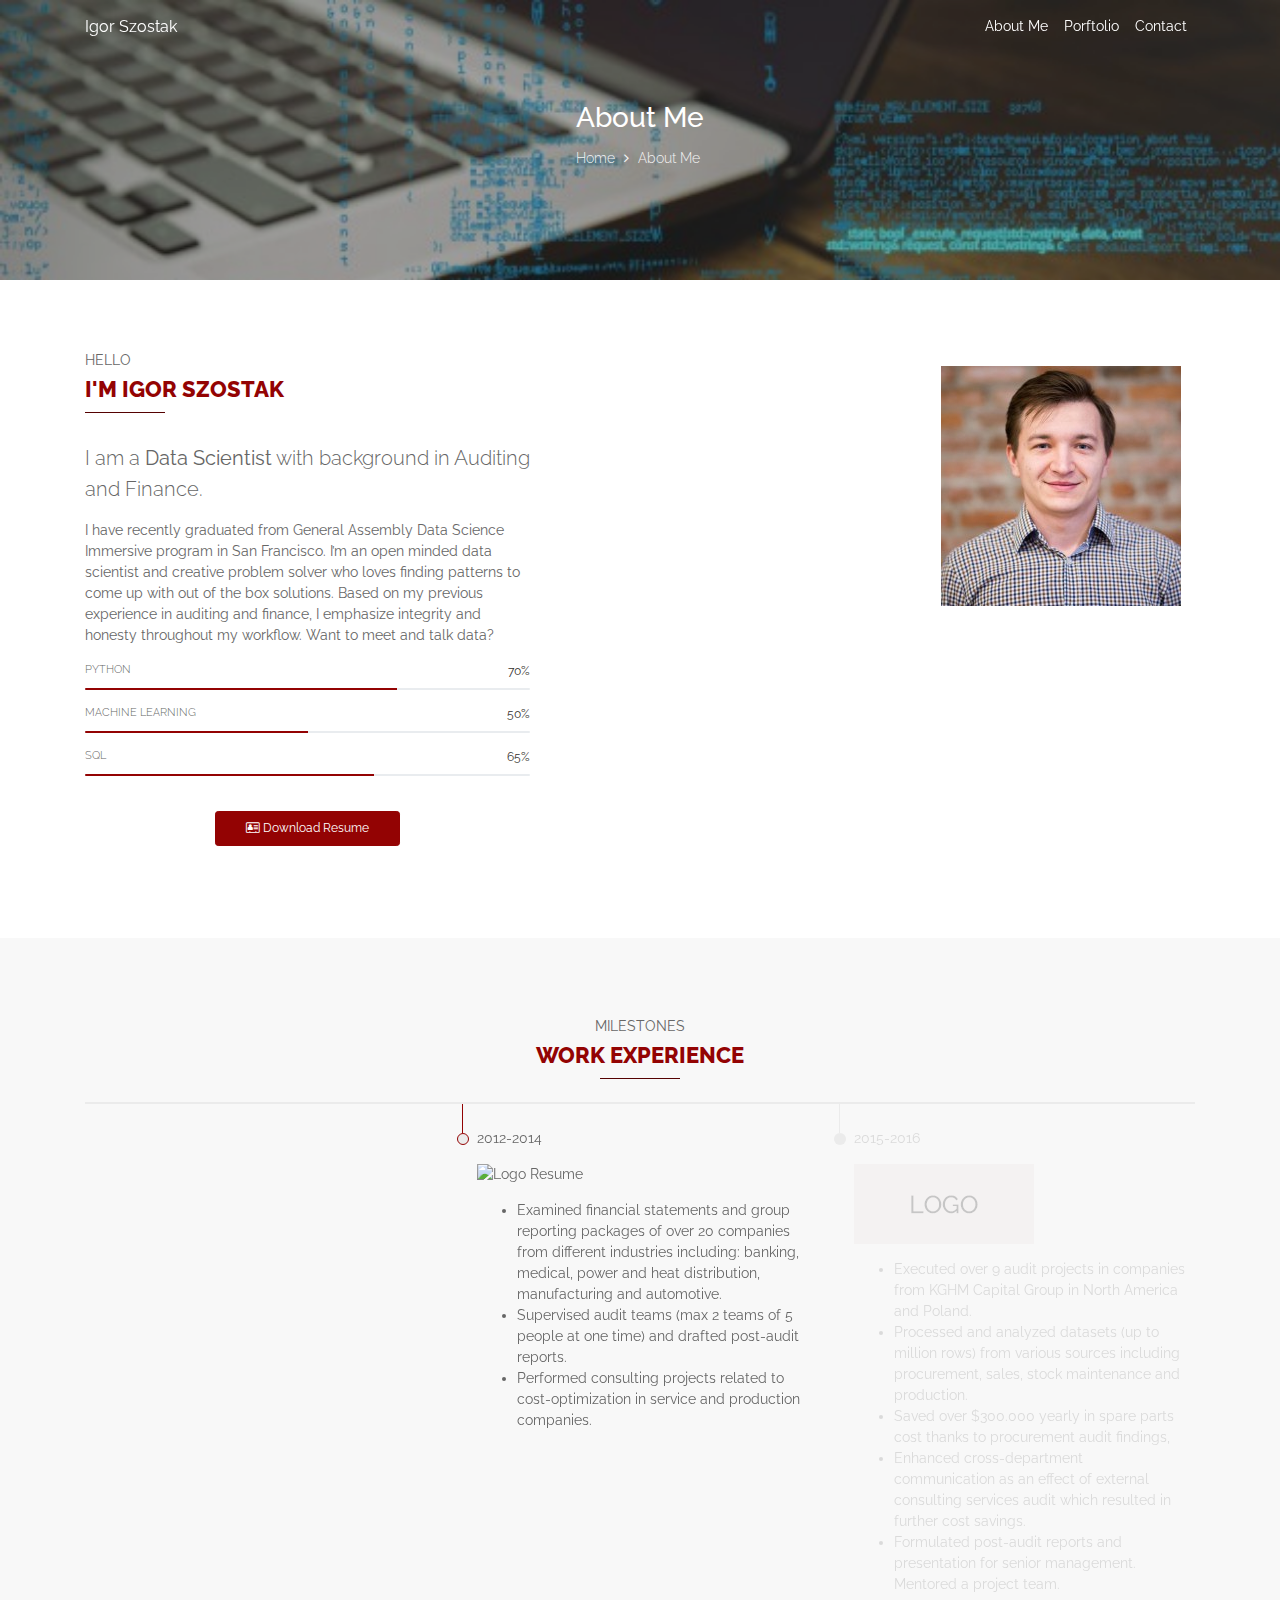
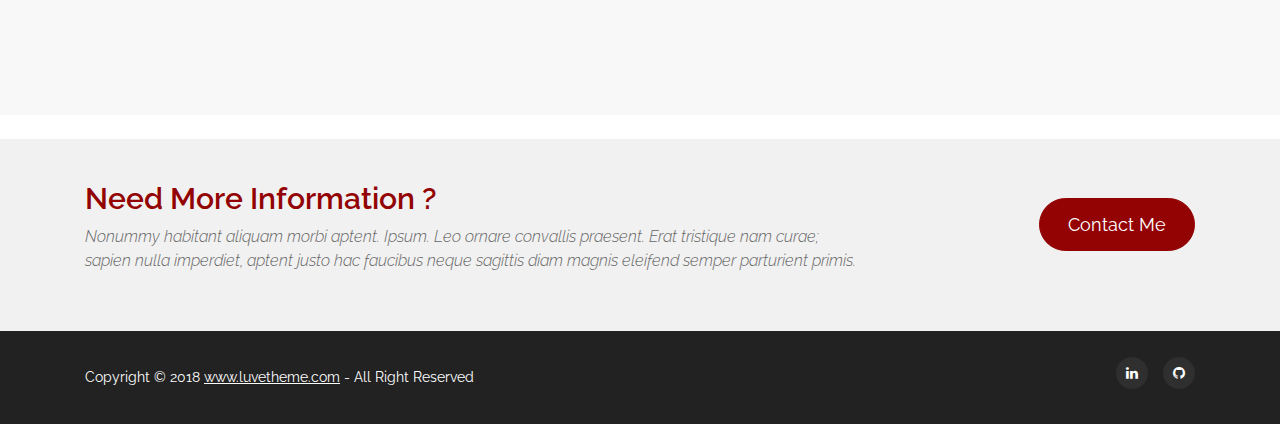
==== personal-about.html @ 8816e366 "Initial commit" ====
<!DOCTYPE html>
<html lang="en">
    <head>
        <meta charset="utf-8">

        <!-- Always force latest IE rendering engine (even in intranet) & Chrome Frame Remove this if you use the .htaccess -->
        <meta http-equiv="X-UA-Compatible" content="IE=edge">

        <title>Homepage Personal - LUVEFOLIO</title>
        <meta name="description" content="Multipurpose Portfolio Template - Luvefolio">
        <meta name="author" content="luvetheme">

        <meta name="viewport" content="width=device-width, initial-scale=1.0">

        <!-- LOAD GOOGLE FONT -->
        <link href="https://fonts.googleapis.com/css?family=Raleway:300,500,700" rel="stylesheet">

        <!-- Load Vendor Plugin -->
        <link rel="stylesheet" href="./vendors/font-awesome/css/font-awesome.min.css" type="text/css" media="all" />
        <link rel="stylesheet" href="./vendors/lineicons/lineicons.css" type="text/css" media="all" />

        <link rel="stylesheet" href="./vendors/bootstrap/css/bootstrap.min.css" type="text/css" media="all" />
        <link rel="stylesheet" href="./vendors/owlcarousel/assets/owl.carousel.min.css" type="text/css" media="all" />
        <link rel="stylesheet" href="./vendors/owlcarousel/assets/owl.theme.default.min.css" type="text/css" media="all" />

        <!-- Main Styles -->
        <link rel="stylesheet" href="./assets/css/styles.css" type="text/css" media="all" />

        <!-- Replace favicon.ico & apple-touch-icon.png in the root of your domain and delete these references -->
        <link rel="shortcut icon" href="/favicon.ico">
        <link rel="apple-touch-icon" href="/apple-touch-icon.png">
    </head>

    <body>
        <!-- Navigation -->
		<nav class="navscroll navbar navbar-expand-lg bg-transparent fixed-top" data-bgunscroll="bg-transparent" data-bgscroll="bg-default">

			<div class="container">
				<a class="navbar-brand" href="index.html">Igor Szostak</a>
				<button class="navbar-toggler" type="button">
					<span class="fa fa-bars"></span>
				</button>

				<div id="mainMenu" class="collapse navbar-collapse justify-content-end">
					<ul class="navbar-nav">
						<li class="nav-item">
							<a href="personal-about.html" class="nav-link">About Me</a>
						</li>

						<!-- <li class="nav-item dropdown">
							<a class="nav-link" href="#">Blog</a>
							<div class="dropdown-content">
								<ul class="submenu">
									<li><a href="personal-blog-grid.html">Grid</a></li>
									<li><a href="personal-blog-fullwidth.html">Blog Detail Fullwidth</a></li>
									<li><a href="personal-blog-detail.html">Blog Detail Sidebar</a></li>
								</ul>
							</div>	 -->

						</li>
						<li class="nav-item dropdown">
							<a class="nav-link" href="#">Porftolio</a>
							<div class="dropdown-content">
								 <ul class="submenu">
									<li><a href="personal-portfolio-grid.html">Grid</a></li>
									<li><a href="personal-portfolio-detail.html">Portfolio Detail</a></li>
								</ul>
							</div>
						</li>
						<li class="nav-item">
							<a href="personal-contact.html" class="nav-link">Contact</a>
						</li>
					</ul>

				</div>
			</div>
		</nav>
		<!-- End Navigation -->

        <div id="hero" class="static-background hero-page">
            <div class="container" data-parallax="true">
                <div class="hero-text text-center">
                    <h3>About Me</h3>
                    <ul class="breadcrumbs">
                        <li> <a href="#">Home</a> </li>
                        <li class="divider"> <i class="fa fa-angle-right"></i> </li>
                        <li> <a href="#">About Me</a> </li>
                    </ul>
                </div>
            </div>
        </div>

        <div class="page-wrapper">
			<div class="spacing-15"></div>
            <div class="container">
                <div class="row">
                    <div class="col-md-5">
                        <h3 class="section-title">
                            <span class="subtitle">
                                Hello
                            </span>
                            I'm Igor Szostak
                        </h3>
                        <div class="section-text">
                            <p class="highlight">
                                I am a <strong>Data Scientist</strong> with background in Auditing and Finance.
                            </p>
                            <p>
                                I have recently graduated from General Assembly Data Science Immersive program in San Francisco.
                                I’m an open minded data scientist and creative problem solver who loves finding patterns to come up
                                with out of the box solutions. Based on my previous experience in auditing and finance,
                                I emphasize integrity and honesty throughout my workflow. Want to meet and talk data?
                            </p>
                        </div>

                        <div class="specialties">
                            <div class="hello-progressbar">
                                <div class="lbl">
                                    Python
                                </div>
                                <div class="progress">
                                    <div class="progress-bar" role="progressbar" aria-valuenow="70" aria-valuemin="0" aria-valuemax="100">
                                        <span class="progress-value">0%</span>
                                    </div>
                                </div>
                            </div>

                            <div class="hello-progressbar">
                                <div class="lbl">
                                    Machine Learning
                                </div>
                                <div class="progress">
                                    <div class="progress-bar" role="progressbar" aria-valuenow="50" aria-valuemin="0" aria-valuemax="100">
                                        <span class="progress-value">0%</span>
                                    </div>
                                </div>
                            </div>

                            <div class="hello-progressbar">
                                <div class="lbl">
                                    SQL
                                </div>
                                <div class="progress">
                                    <div class="progress-bar" role="progressbar" aria-valuenow="65" aria-valuemin="0" aria-valuemax="100">
                                        <span class="progress-value">0%</span>
                                    </div>
                                </div>
                            </div>

                        </div>
                        <div class="spacing-10"></div>
                        <div class="more text-center">
                            <a href="https://github.com/bliskonieba/bliskonieba.github.io/raw/master/IgorSzostak_Resume.pdf" class="btn btn-primary btn-sm"> <i class="fa fa-address-card-o"></i> Download Resume</a>
                        </div>

                    </div>

                    <div class="col-md-7 text-right">
                        <div class="profile-image">
                            <img src="./assets/images/img-profile.png" alt="Your Name Over Here" />
                        </div>
                    </div>
                </div>
            </div>
			<div class="spacing-15"></div>
        </div>


        <div class="timeline-story section">
            <div class="container">

                <div class="row">
                    <div class="col-md-12">
                        <h3 class="section-title text-center">
                            <span class="subtitle">
                                Milestones
                            </span>
                            Work Experience
                        </h3>
                        <div class="milestones-slide owl-carousel owl-theme">
                            <div class="m-item">
                                <div class="m-period">
                                    <span>2012-2014</span>
                                </div>

                                <div class="m-detail">
                                    <div class="m-image">
                                        <img src="./assets/images/logobrand/logo1.png"  alt="Logo Resume" />
                                    </div>
                                    <div class="m-text">
                                        <ul>
                                            <li>Examined financial statements and group reporting packages of over 20 companies
                                              from different industries including: banking, medical, power and heat distribution, manufacturing and automotive.</li>
                                            <li>Supervised audit teams (max 2 teams of 5 people at one time) and drafted post-audit reports.</li>
                                            <li>Performed consulting projects related to cost-optimization in service and production companies.</li>
                                        </ul>
                                        <!-- <p>
                                            <b>Skill Experience :</b>
                                        </p> -->
                                        <!-- <ul>
                                            <li>Web Design</li>
                                            <li>UI Design</li>
                                            <li>HTML5 &amp; CSS3</li>
                                        </ul> -->

                                    </div>
                                </div>
                            </div>
                            <div class="m-item">
                                <div class="m-period">
                                    <span>2015-2016</span>
                                </div>
                                <div class="m-detail">
                                    <div class="m-image">
                                        <img src="./assets/images/logobrand/logo2.png"  alt="Logo Resume" />
                                    </div>
                                    <div class="m-text">
                                        <ul>
                                            <li>Executed over 9 audit projects in companies from KGHM Capital Group in North America and Poland.</li>
                                            <li>Processed and analyzed datasets (up to million rows) from various sources  including procurement, sales, stock maintenance  and production.</li>
                                            <li>Saved over $300.000 yearly in spare parts cost thanks to procurement audit findings,</li>
                                            <li>Enhanced cross-department communication as an effect of external consulting services audit which resulted in further cost savings.</li>
                                            <li>Formulated post-audit reports and presentation for senior management. Mentored a project team.</li>
                                        </ul>
                                        <!-- <p>
                                            <b>Skill Experience :</b>
                                        </p>
                                        <ul>
                                            <li>PHP Programming</li>
                                            <li>Javascript</li>
                                            <li>jQuery</li>
                                        </ul> -->
                                    </div>
                                </div>
                            </div>
                            <!-- <div class="m-item">
                                <div class="m-period">
                                    <span>2014-2016</span>
                                </div>
                                <div class="m-detail">
                                    <div class="m-image">
                                        <img src="./assets/images/logobrand/logo3.png" alt="Logo Resume" />
                                    </div>
                                   <div class="m-text">
                                         <p>Sed ut perspiciatis unde omnis iste natus error sit voluptatem accusantium doloremque laudantium, totam rem aperiam, eaque ipsa quae ab illo inventore veritatis</p>
                                        <p>
                                            <b>Skill Experience :</b>
                                        </p>
                                        <ul>
                                            <li>Node JS</li>
                                            <li>React JS</li>
                                            <li>Native Javascript</li>
                                        </ul>
                                    </div>
                                </div>
                            </div>
                            <div class="m-item">
                                <div class="m-period">
                                    <span>2016-2017</span>
                                </div>
                                <div class="m-detail">
                                    <div class="m-image">
                                        <img src="./assets/images/logobrand/logo4.png" alt="Logo Resume" />
                                    </div>
                                   <div class="m-text">
                                         <p>Sed ut perspiciatis unde omnis iste natus error sit voluptatem accusantium doloremque laudantium, totam rem aperiam, eaque ipsa quae ab illo inventore veritatis</p>
                                        <p>
                                            <b>Skill Experience :</b>
                                        </p>
                                        <ul>
                                            <li>PHP Programming</li>
                                            <li>Javascript</li>
                                            <li>jQuery</li>
                                        </ul>
                                    </div>
                                </div>
                            </div>
                            <div class="m-item">
                                <div class="m-period">
                                    <span>2017-Now</span>
                                </div>
                                <div class="m-detail">
                                    <div class="m-image">
                                        <img src="./assets/images/logobrand/logo5.png" alt="Logo Resume" />
                                    </div>
                                    <div class="m-text">
                                         <p>Sed ut perspiciatis unde omnis iste natus error sit voluptatem accusantium doloremque laudantium, totam rem aperiam, eaque ipsa quae ab illo inventore veritatis</p>
                                        <p>
                                            <b>Skill Experience :</b>
                                        </p>
                                        <ul>
                                            <li>PHP Programming</li>
                                            <li>Javascript</li>
                                            <li>jQuery</li>
                                        </ul>
                                    </div>
                                </div>
                            </div> -->
                        </div>
                    </div>
                </div>
            </div>
        </div>

        <!-- <div id="fact" class="section section-bg-image funfactbackground">
            <div class="container">
                <div class="row">
                    <div class="col-md-3 col-6">
                        <div class="fact-item">
                            <div class="factnum">
                                3200
                            </div>
                            <div class="factlbl">
                                Projects Done
                            </div>
                        </div>
                    </div>
                    <div class="col-md-3 col-6">
                        <div class="fact-item">
                            <div class="factnum">
                                3200
                            </div>
                            <div class="factlbl">
                                Happy Clients
                            </div>
                        </div>
                    </div>
                    <div class="col-md-3 col-6">
                        <div class="fact-item">
                            <div class="factnum">
                                420
                            </div>
                            <div class="factlbl">
                                Playing Dota
                            </div>
                        </div>
                    </div>
                    <div class="col-md-3 col-6">
                        <div class="fact-item">
                            <div class="factnum">
                                198
                            </div>
                            <div class="factlbl">
                                Cup of Coffee
                            </div>
                        </div>
                    </div>
                </div>
            </div>
        </div> -->
        <div id="footer">
            <div class="cta-section">
                <div class="container">
                    <div class="cta-text">
                        <h3 class="cta-title">
                            Need More Information ?
                        </h3>
                        <p class="cta-desc">
                            Nonummy habitant aliquam morbi aptent. Ipsum. Leo ornare convallis praesent.
                            Erat tristique nam curae; sapien nulla imperdiet, aptent justo hac faucibus neque
                            sagittis diam magnis eleifend semper parturient primis.
                        </p>
                    </div>
                    <div class="cta-action">
                        <a href="personal-contact.html" class="btn btn-rounded btn-primary btn-lg"> Contact Me</a>
                    </div>
                </div>
            </div>
            <div class="bottom-footer">
                <div class="container">
                    <div class="row">
                        <div class="col-md-6">
                            <p class="copyright">
                                Copyright &copy; 2018 <a href="http://www.luvetheme.com">www.luvetheme.com</a> - All Right Reserved
                            </p>
                        </div>
                        <div class="col-md-6 d-flex justify-content-end">
                            <ul class="social">
                                <li><a href="https://www.linkedin.com/in/igor-szostak/"><i class="fa fa-linkedin"></i></a>
                                <li><a href="https://github.com/bliskonieba"><i class="fa fa-github"></i></a>
                                <!-- <li><a href="igor.szostak@gmail.com"><i class="fa fa-google"></i></a> -->
                            </ul>
                        </div>
                    </div>
                </div>
            </div>
        </div>

         <script src="./vendors/jquery-3.2.1.min.js"></script>
        <script src="./vendors/bootstrap/js/bootstrap.min.js"></script>
        <script src="./vendors/jquery.waypoints.min.js"></script>
        <script src="./vendors/jquery.counterup.min.js"></script>
        <script src="./vendors/owlcarousel/owl.carousel.min.js"></script>
        <script src="./vendors/typed.js"></script>
        <script src="./assets/js/luvefolio.js"></script>

    </body>
</html>
---- assets/css/styles.css ----
/*
 * The Portfolio - Minimal HTML Portfolio Template
 * Version : 1.0.0
 * Author : luvetheme

 STYLE INDEX
 * 1. GENERAL STYLE
 *      1.1 Spacing & Margin
 *      1.2 Button Styles
 * 2. NAVIGATION
 * 3. HERO IMAGE BANNER
 * 4. SECTION 
 * 5. UTILITY (Progress Bar, Tabs, Cards, Form Control)
 * 6. FUN FACT
 * 7. TESTIMONIAL
 * 8. Portfolio & Article Grid 
 *      8.1 Portfolio Nav Filter
 * 9. PAGE
 *      9.1 Milestones Slideshow
 * 10. SIDEBAR
 * 11. FOOTER
 */


/* 1. GENERAL */
html{
    position:relative;
    min-height:100%;
}

body{	
    font-size:14px;
    font-family:"Raleway", sans-serif;
    -webkit-font-smoothing: antialiased;
    -moz-osx-font-smoothing: grayscale;
    color:#666666;
    margin-bottom:309px;
}
a{	
    color:#930303;
    transition:all .3s ease-in-out;
}
a:hover{
    text-decoration:none !important;
    color:#550101;
}

.more{
    margin-top:15px;
    margin-bottom:15px;
}


/* 1.1 Spacing & Margin */
[class^="spacing-"], [class*="spacing-"]{
    display:block;
    clear:both;
}
.spacing-5{
    padding:5px;
}
.spacing-10{
    padding:10px;
}

.spacing-15{
    padding:15px;
}

.spacing-20{
    padding:20px;
}

.spacing-25{
    padding:25px;
}

/* 1.2 Button Styles */
.btn{
    outline:none;
    border-color:transparent;
    padding:7px 19px;
    font-weight:400;
    margin-bottom:5px;
}

.btn-link.primary{
    color:#930303;
}
.btn-primary{
    background-color:#930303;
    border-color:#930303;
}
.btn-primary:hover,
.btn-primary:active,
.btn-primary:focus,
.btn-primary:active:focus,
.btn-primary.active{
    background-color:#550101 !important;
    border-color:#550101;
}

.btn-sm{
    padding:.45rem 1.875rem;
    font-size:.75rem;
}
.btn-lg{
    padding:.75rem 1.75rem;
    font-size:1.15rem;
}
.btn-default{
    background-color:#FFFFFF;
    color:#666666;
}
.btn-default:hover,
.btn-default:active,
.btn-default:focus,
.btn-default:active:focus,
.btn-default.active{
    background-color:#e0e0e0;
    border-color:#e0e0e0;
    color:#930303;
}
.btn-rounded{
    border-radius:30px;
}
.bnt.disabled, 
.owl-prev.disabled, 
.owl-next.disabled{
    border-color:#646464 !important;
    color:#646464 !important;
    pointer-events: none !important;
}

/* 2. NAVIGATION */
.navscroll{
    transition:all .1s ease-in;
    -webkit-transition:all .1s ease-in;
}
.navbar-nav.bg-transparent{
    padding:15px;
}
.navbar .navbar-brand, 
.navbar .navbar-brand:focus, 
.navbar .navbar-brand:hover{
    color:#FFFFFF;
    font-size:.975rem;
}
.navbar-toggler{
    color:#FFF;
}
.navbar-nav .nav-link{
    color:#FFFFFF;
    box-sizing:border-box;
    position:relative;
}
.navbar-nav .nav-link:after{
    content:" ";
    position:absolute;
    bottom:0;
    left:0;
    width:100%;
    height:1px;
    display:block;	
    transition:transform .3s ease-in-out;
    transform:scaleX(0);
    -webkit-transform:scaleX(0);
    transform-origin:0 50%;
}
.navbar-nav .nav-link.disabled{
    color:#f5f5f5;
}
.navbar-nav .nav-item:not(.dropdown) .nav-link:hover:after{
    background-color:#FFFFFF;
    transform:scaleX(1);
    -webkit-transform:scaleX(1);
}
.navbar-nav .nav-item.dropdown{
    position:relative;
}
.navbar-nav .nav-item.dropdown .dropdown-content {
    position:absolute;	
    display:none;
    left:0;
    padding-top:1em;
}

.navbar-nav .nav-item.dropdown .dropdown-content  .submenu{	
    padding-left:0;
    list-style:none;
    min-width:180px;
    background-color:#FFFFFF;
    border-top:2px solid #550101;	
}

.navbar-nav .nav-item.dropdown .dropdown-content >.submenu > li{
    display:block;
}
.navbar-nav .nav-item.dropdown .dropdown-content > .submenu > li > a{
    padding:10px;
    display:block;
}
.navbar-nav .nav-item.dropdown .dropdown-content > .submenu > li > a:hover{
    background-color:#550101;
    color:#FFFFFF;
}

.navbar-nav .nav-item.dropdown:hover > .dropdown-content{
    display:block;
}
.navbar-nav.isScroll{

}
.navbar.with-shadow{
    -webkit-box-shadow: 0px 2px 7px -3px rgba(0,0,0,0.25);
    box-shadow: 0px 2px 7px -3px rgba(0,0,0,0.25);
}

.navbar.bg-default{
    border:none;	
    background-color:rgba(147, 3, 3, 1);
}
.navbar.isScroll{
    padding:15px; 
}
.navbar.bg-default .navbar-brand,
.navbar.bg-default .navbar-brand:focus,
.navbar.bg-default .navbar-brand:hover{
    color:#FFFFFF;
}
.navbar.bg-default  .navbar-nav .nav-link{
    color:#FFFFFF !important;
}

/* 3. HERO IMAGE BANNER */
#hero{
    width:100vw;
    height:100vh;
    max-height:1170px;
    position:relative;
    width:100%;
    overflow:hidden;
}
#hero:before{
    content:"";
    position:absolute;
    width:100%;
    height:100%;
    top:0;
    left:0;
    z-index:3;
    background-color:rgba(0,0,0,0.350);
}
#hero > .container{
    position:relative;
    height:100%;
    z-index:5;
}
#hero.static-background{
    background-size:cover;
    background-repeat:no-repeat;
    background-position: 50% 0;    
    transition: 0s linear;
    transition-property: background-position;
    -webkit-transition-property:background-position;
}
#hero .hero-text{
    position:absolute;
    right:0;
    top:50%;
    transform:translateY(-50%);
    -webkit-transform:translateY(-50%);
    max-width:520px;
    text-align:right;
    color:#FFF;
    z-index:5;
}
#hero .hero-text p{
    font-weight:100;
}
#hero .hero-text h1{
    margin-top:0;
}
#hero .scroll-down{
    width:32px;
    height:38px;
    line-height:38px;
    border-radius:15px;
    border:1px solid #FFFFFF;
    color:#FFFFFF;
    text-align:center;
    position:absolute;
    left:0;
    right:0;
    margin-left:auto;
    margin-right:auto;
    bottom:5%;
    z-index:5;	
}
#hero.hero-page{
    max-height:280px;
}
#hero.hero-page .hero-text{
    position:absolute;
    left:0;
    width:100%;
    max-width:1170px;
    text-align:left;
    padding-left:15px;
    padding-right:15px;
}

#hero.herohome, #hero.hero-page{
    background-image:url(../images/hero-image.jpg);
}

ul.breadcrumbs{
    list-style:none;
    padding-left:0;
    margin-bottom:0;
    color:#F5F5F5;
}

ul.breadcrumbs > li{
    display:inline-block;
    padding-right:5px;
    padding-top:5px;
    padding-bottom:10px;
    vertical-align:middle;
    font-weight:300;
}
ul.breadcrumbs > li > a{
    color:#F5F5F5;
}
.box-nav-wrapper{
    position:absolute;
    max-width:360px;
    top:50%;
    transform:translateY(-50%);
    -webkit-transform:translateY(-50%);
    z-index:5;
}
.box-nav-wrapper > .box{
    border:1px solid #FFF;
    width:120px;
    height:120px;
    float:left;
    box-sizing:border-box;
    margin-left:-1px;
    margin-bottom:-1px;
    position:relative;
}
.box-nav-wrapper > .box:not(.blank):after{
    content:"";
    position:absolute;
    top:0;
    left:0;
    width:100%;
    height:100%;
    background-color:rgba(255,255,255,.5);	
    transform:scaleX(0);
    -webkit-transform:scaleX(0);	
    transform-origin: 50%;
    -webkit-transform-origin: 50%;	
    transition:transform .3s ease-in-out;	
    -webkit-transition:transform .3s ease-in-out;	
    z-index:-1;
}
.box-nav-wrapper > .box:not(.blank):hover:after{
    transform:scaleX(1);
    -webkit-transform:scaleX(1);
}
.box-nav-wrapper > .box.blank{
    border-color:transparent;
}
.box-nav-wrapper > .box > a{
    box-sizing:border-box;
    display:block;
    color:#FFF;
    padding-top:1.8em;
    text-align:center;
    height:100%;
    position:relative;
}

.box-nav-wrapper > .box > a > span{
    display:block;
}
.box-nav-wrapper > .box > a > span:first-child{
    font-size:28px;
}
.box-nav-wrapper > .box > a > span:last-child{
    font-weight:300;
    font-size:12px;
}

/* 4. SECTION */
.highlight{
    font-weight:300;
    font-size:1.275rem;
    margin-bottom:15px;
    margin-top:15px;
}
.section{
    padding:5rem 0;
}
.section-title{
    font-size:1.375rem;
    font-weight:800;
    text-transform:uppercase;
    color:#930303;
    padding-bottom:15px;
}
.section-title .subtitle{
    display:block;
    font-size:.65em;
    color:#666666;
    font-weight:400;
    margin-bottom:7px;
}
.section-title:after{
    content:"";
    margin-top:.45em;
    display:block;
    height:1px;
    max-width:80px;			
    background: rgba(85,1,1,1);
}
.section-title.text-center:after{
    margin:0 auto;
    margin-top:.45em;
}
.section.section-bg-image{
    background-size:cover;
    background-attachment:fixed;
    background-repeat:no-repeat;
    background-position:50% 50%;
}

.profile-image{
    padding:.875rem;
    display:flex;
    -webkit-box-pack: end;
    -ms-flex-pack: end;
    justify-content: flex-end;
}
.profile-image > img{
    max-width:100%;
    display:block;
}
#about .specialties{
    padding:.5em 0;
}
#services.services-home .section-title{
    margin-bottom:1em;
    margin-top:1em;
}
#services.services-home, #fact, #testimonials.section{
    background-color:#f1f1f1;
}
#fact.section{
    padding:2.5em 0;
}

.funfactbackground{
    background-image:url(../images/fact-background.jpg);
}
/* 5. UTILITY */
/* 5.1 PROGRESS BAR */
.hello-progressbar{
    margin-top:15px;
    position:relative;

}
.hello-progressbar .progress{
	height:2px;
}
.hello-progressbar .lbl{
    text-transform:uppercase;
    font-size:.6750rem;
    font-weight:300;
    margin-bottom:10px;
}
.hello-progressbar .progress-bar{
    background-color:rgb(147, 3, 3);
    transition-duration: .8s; 
    -webkit-transition-duration: .8s; 
    width:0;
}
.hello-progressbar .progress-bar > span{
    position:absolute;
    right:0;
    top:0;
    color:#33312d;
}

/* 5.2 Icon Text */
.ic-with-text{
    position:relative;
    margin-bottom:15px;
    border-radius:5px;

}
.ic-with-text.ic-horizontal{
    padding:15px 10px;
    transition:transform .3s ease-in-out, box-shadow .5s ease-in-out;
}

.ic-with-text.ic-horizontal .ic-wrap{
    top:15px;
    left:5px;
}

.ic-with-text .ic-wrap{
    max-width:60px;
    width:100%;
    font-size:28px;
    position:absolute;
    left:0;
    top:0;
    text-align:center;
    color:#930303;
}

.ic-with-text .ic-text .ic-title{
    font-size:18px;
    display:block;
    vertical-align:middle;
    padding:.375em 0;
    margin-bottom:10px;
    font-weight:400;
}
.ic-with-text .ic-text .ic-description{
    font-size:14px;
    font-weight:300;

}
.ic-with-text .ic-text{
    padding-left:3.775em;
}


/* 5.3 Cards */
.card{
    border-radius:0;
    overflow:hidden;
}
.card-img-top{
    border-radius:0;
}
.card-img-top > img{
    max-width:100%;
    display:block;
    border-radius:0;
}

/* 5.4 FORM CONTROL */
.form-control{
    border-radius:0;
    -webkit-border-radius:0;
    font-size:12px;
    border-color:transparent;
    border-bottom:1px solid #a1a1a1;
}
.input-group .btn{
    margin-bottom:0 !important;
}

.form-control:focus,
.form-control:active,
.form-control.active,
.btn:active, .btn:focus, .btn.active{
    box-shadow: none !important;

}
.form-control:focus,
.form-control:active,
.form-control.active{

    border-color:transparent;
    border-bottom-color:#930303 !important;

}
.form-control:focus + .input-group-append > .btn,
.form-control:focus + .input-group-append > .btn:hover,
.form-control:focus + .input-group-append > .btn:active,
.form-control:focus + .input-group-append > .btn:focus{
    color:#930303 !important;
    border-bottom-color:#930303 !important;
}
.input-group .input-group-append .btn{
    background-color:transparent;
    border-color:transparent;
    border-bottom-color: #a1a1a1;
    border-bottom-right-radius: 0;
    border-top-right-radius: 0;
    color:#a1a1a1;
}
.input-group .input-group-append .btn:hover,
.input-group .input-group-append .btn:active,
.input-group .input-group-append .btn:focus{
    background-color:transparent !important;
    border-color:transparent !important;
    color:#930303;
    border-bottom-color: #a1a1a1 !important;
}

/* 5.5 Pagination */
#pagination{
    padding:1.5em;
}

ul.pagination > li{
    margin-left:5px;
    margin-right:5px;
}
ul.pagination > li > a.page-link{
    border-radius:50% !important;
    -webkit-border-radius:50% !important;
    width:32px;
    height:32px;
    padding:0;
    text-align:center;
    line-height:30px;
    color:#930303;
    border-color:#930303;
}	

/* Owl Carousel */
.owl-theme .owl-nav [class*="owl-"]{
    background-color:transparent;
    width:32px;
    height:32px;
    border:1px solid #930303;
    color:#930303;
}
.owl-theme .owl-nav [class*="owl-"]:hover{
    color:#FFFFFF;
    border-color:1px solid #550101;
    background-color:#550101;
}

.owl-item .portfolio-item  > .card:hover,  .owl-item .article-item > .card:hover{
    box-shadow:none !important;
}

/* 6. Fun Fact */
.fact-item{
    text-align:center;
    padding:1.5em;
    color:#F3f3f3;
}
.fact-item .factnum{
    font-size:2.75rem;
    font-weight:600;
    line-height:1.975em;
}
.fact-item .factlbl{
    font-weight:300;
    font-size:.95rem;
}



/* 7. TESTIMONIAL */
.t-wrapper{
    padding:1.5em 0;
    max-width:720px;
    width:100%;
    margin:0 auto;
}
.t-item{
    padding:1em;
    position:relative;
    text-align:center;
}
.t-item blockquote{
    padding:1.5rem;
    display:block;
    font-size:1.1rem;
    position:relative;
}
.t-item blockquote p{
    margin-bottom:0;
}

.t-item .t-avatar{
    width:80px;
    height:80px;
    overflow:hidden;
    border-radius:50%;
    margin:0 auto;
}
.t-item .t-name{
    font-weight:600;
}


/* 8. Portfolio & Article Grid */
.portfolio-item, .article-item{
    margin-bottom:1.5rem;
}

.portfolio-item  > .card, .article-item > .card{
    position:relative;
    transition:box-shadow .3s ease-in-out;
    -webkit-transition:box-shadow .3s ease-in-out;
}

.portfolio-item  > .card .card-img-top{
    position:relative;
    overflow:hidden;
    display:block;
}

.portfolio-item  > .card:hover,  .article-item > .card:hover{
    -webkit-box-shadow: 0px 0px 38px -12px rgba(0,0,0,0.41);
    -moz-box-shadow: 0px 0px 38px -12px rgba(0,0,0,0.41);
    box-shadow: 0px 0px 38px -12px rgba(0,0,0,0.41); 
}

.portfolio-item  > .card .card-overlay{
    position:absolute;
    height:100%;
    width:100%;
    top:0;
    left:0;	
    background-color:rgba(0,0,0,0);
    z-index:3;
    opacity:0;
    transition:all .3s ease-in-out;
    -webkit-transition:all .3s ease-in-out;
    text-align:center;
}

.portfolio-item  > .card:hover .card-overlay{
    opacity:1;
    background-color:rgba(0,0,0,.5);
}

.portfolio-item  > .card .card-overlay .btn{
    position:absolute;	
    opacity:0;
    left:0;
    right:0;
    margin-left:auto;
    margin-right:auto;
    display:block;
    width: 32px;
    height:32px;
    top:50%;
    padding:0;
    line-height:32px;
    text-align:center;
    transform:translateY(0);
    -webkit-transform:translateY(0);	

    border-radius:50%;
    transition:all .3s ease-in-out;
    -webkit-transition:all .3s ease-in-out;
}
.portfolio-item > .card:hover .card-overlay .btn{	
    transform:translateY(-75%);
    -webkit-transform:translateY(-75%);
    opacity:1;
}
.portfolio-item  >.card .card-body{
    position:absolute;
    bottom:0;
    width:100%;
    padding:10px 15px;
    background-color:#FFFFFF;
    z-index:5;
}
.portfolio-item  >.card .card-body > .card-title{
    margin-bottom:10px;
    font-size:1em;
    font-weight:600;
    color:#930303;
}

.post-heading{
    margin-bottom:20px;
}



/* 8.1 Portfolio Nav Filter */
.portfolio-filter{
    list-style:none;
    padding-left:0;
    text-align:center;
    margin-bottom:1.875em;
}

.portfolio-filter > li{
    display:inline-block;
}
.portfolio-filter > li > a{
    display:block;
    padding:.675rem .275rem;
    border:1px solid #f4f4f4;
    text-transform:capitalize;
    margin-right:5px;
    margin-bottom:5px;
    text-align:center;
    min-width:120px;
}
.portfolio-filter > li > a:hover{
    border-color:#550101;
    background-color:#550101;
    color:#FFFFFF;
}
.portfolio-slideshow{
    margin-bottom:15px;
}
.portfolio-slideshow.owl-carousel .owl-nav > *{
    position:absolute;
}
.portfolio-slideshow.owl-carousel .owl-nav > .owl-prev{
    left:0;
}
.portfolio-slideshow.owl-carousel .owl-nav > .owl-next{
    right:0;
}

.portfolio-slideshow.owl-carousel .owl-dots{
    padding-top:15px;
}
.recent-portfolio{
    background-color:#F8F8F8;
}
.card .card-title a{
	font-size:1rem;
    color:#930303;
}
.card .card-subtitle{
	font-weight:300;
	font-size:12px;
}
.article-item > .card .card-title{
    font-size:1.375em;
    color:#930303;
    font-weight:600;
}

.article-item  .card-text{
    margin-bottom:15px;
}
.article-item .card-meta{
    margin-top:10px;
    margin-bottom:10px;
}
.article-item .card-meta > *, .post-meta > *{
    display:inline-block;
    vertical-align:middle;
    font-size:.9em;
    margin-right:15px;
    font-weight:300;
}
.article-item .card-meta i, .post-meta i{
    color:#930303;
    margin-right:3px;
}

/* NAV TABS FOR DETAIL PORTFOLIO */
.nav-tabs-v {
    border-bottom: none;
    border-right: 1px solid #ddd;
    display: -webkit-box;
    display: -ms-flexbox;
    display: flex;
    -webkit-box-orient: vertical;
    -webkit-box-direction: normal;
    -ms-flex-flow: column nowrap;
    flex-flow: column nowrap;
}

.nav-tabs-left {
    margin: 0 15px;
}

.nav-tabs-left .nav-item + .nav-item {
    margin-top: 0.25rem;
}

.nav-tabs-left .nav-link {
    -webkit-transition: border-color 0.125s ease-in;
    transition: border-color 0.125s ease-in;
    white-space: nowrap;
}

.nav-tabs-left .nav-link:hover {
    background-color: #f7f7f7;
    border-color: transparent;
}

.nav-tabs-left .nav-link.active {
    border-bottom-color: #ddd;
    border-right-color: #fff;
    border-bottom-left-radius: 0.25rem;
    border-top-right-radius: 0;
    margin-right: -1px;
}

.nav-tabs-left .nav-link.active:hover {
    background-color: #fff;
    border-color: #0275d8 #fff #0275d8 #0275d8;
}

.nav-tabs .nav-link{
    border-radius: 0;
    padding:.75rem .875rem;
}
.nav-tabs .nav-link, .nav-tabs .nav-link:focus, .nav-tabs .nav-link:hover{
    border-color:#e9ecef #e9ecef #dee2e6;
}
.nav-tabs .nav-link.active{
    border-color:#dee2e6 #dee2e6 #fff;
    font-weight:bold;
}

.tab-inner-content{
    padding:.875em;

}
.tab-content{
    border-width:1px;
    border-style: solid;
    border-color: #fff #dee2e6 #dee2e6;
}
.tab-inner-content ul{
    list-style:none;
    padding-left:0;
}

/* 9. PAGE */
.page-wrapper{
    padding:3em 0;
}

.page-content{
    margin-bottom:15px;
    padding-right:15px;
}
.page-content .post-image{
    margin-bottom:2.5em;
}
.page-content .post-image img{
    max-width:100%;
    width:100%;
    display:block;
}

.page-content .post-meta{
    display:block;
    margin-bottom:2em;
}

.page-content .post-content{
    font-size:15px;
    font-weight:300;
}
.page-content .post-content blockquote, blockquote{
    margin-top:15px;
    margin-bottom:15px;
    padding:1em 1em 1em 1.875em;
    display:block;
    font-size:1.5em;
    border-left:2px solid #930303;
}
.page-content.full-width .post-image{
    max-height:320px;
    overflow:hidden;
}

.nextprev-articles{
    padding:1.5em 0;
    border-top:1px solid #ebebeb;
    border-bottom:1px solid #ebebeb;
}

.nextprev-articles > div > span{
    display:block;
    font-weight:400;
    font-size:12px;
}

.nextprev-articles > div{
    position:relative;
    display:inline-block;
    width:48.999%;
    vertical-align:middle;
}

.nextprev-articles > div:after{
    content:" ";
    font-family:"FontAwesome";
    position:absolute;
    height:100%;
    font-size:2em;
    top:0;

}

.nextprev-articles > div.next-article{
    text-align:right;
    padding-right:2em;
}

.nextprev-articles > div.next-article:after{
    content:"\f105";
    right:0;
}
.nextprev-articles > div.prev-article{
    text-align:left;
    padding-left:2em;
}
.nextprev-articles > div.prev-article:after{
    content:"\f104";
    left:0;
}

/* 9.2 MILESTONES SLIDESHOW */

.timeline-story{
    background-color:#f8f8f8;
}

.milestones-slide.owl-carousel .owl-stage-outer{
    border-top:2px solid #ebebeb;
    padding:1em 0;

}
.milestones-slide.owl-carousel .owl-stage-outer:after{
    width:12px;
    height:12px;
}

.milestones-slide.owl-carousel .owl-item:before{
    content:"";
    position:absolute;
    top:-15px;
    height:100%;
    max-height:30px;
    width:1px;
    background:#ebebeb;
    left:0;
}
.milestones-slide.owl-carousel .owl-item:after{
    content:"";
    position:absolute;
    top:15px;
    height:100%;
    left:-5px;
    width:12px;
    height:12px;
    background-color:#ebebeb;
    border:1px solid transparent;
    border-radius:50%;
    -webkit-border-radius:50%;
}
.milestones-slide.owl-carousel .owl-item.active.center:before{
    background-color:#930303;
}
.milestones-slide.owl-carousel .owl-item.active.center:after{
    border-color:#930303;
}
.milestones-slide.owl-carousel .m-period{

    margin-bottom:15px;

}
.milestones-slide.owl-carousel .m-image{
    margin-bottom:15px;
    margin-top:15px;
}
.milestones-slide.owl-carousel .m-image img{
    width: auto !important;
    max-width:100%;
}
.milestones-slide.owl-carousel .m-item{
    opacity:.2;
    transition:opacity .3s ease-out;
    padding:10px;
    padding-left:15px;
}
.milestones-slide.owl-carousel .owl-item.active.center .m-item{
    opacity:1;
    transform:scale(1);
}

/* 10. SIDEBAR */
.sidebar .widget-area{
    padding-left:15px;
}

.widget{
    margin-bottom:25px;
    display:block;
}
.widget-title .title{
    font-size:1.675em;
    font-weight:400;
    position:relative;
    padding-bottom:10px;
    border-bottom:1px solid #ebebeb;
}

.widget-title .title:after{
    content:"";
    display:block;
    width:100%;
    max-width:80px;
    height:1px;		
    position:absolute;
    bottom:0;
    background-color:#930303;
}
.widget-body{
    margin-top:15px;
}
.widget .card{
    border-radius:0;
}
.widget.widget-profile .card-img-top{
    position:relative;
}
.widget.widget-profile .card-img-top > .btnmore{
    position:absolute;
    max-width:180px;
    left:0;
    right:0;
    margin-left:auto;
    margin-right:auto;
    bottom:-1.5em;
}
.widget.widget-profile .card-body{
    margin-top:1.2em;
    text-align:center;
}

.widget-recent-post .widget-body > ul{
    list-style:none;
    padding-left:10px;
    margin-top:15px;
}
.widget-recent-post .widget-body > ul > li{
    display:block;
    overflow:hidden;
    margin-bottom:10px;
}
.widget-recent-post .widget-body > ul > li > a{
    display:block;
    font-size:15px;
    text-transform:capitalize;
}

/* 11. FOOTER */
#footer{		

    position:absolute;
    bottom:0;
    left:0;
    width:100%;
}
#footer .bottom-footer{
    background-color:#222222;
    padding:1.5em 0;
    color:#ffffff;
}


/* CTA Footer Section */
.cta-section{
    padding:3em 0;
    overflow:hidden;
    background-color:#F1F1F1;
}
.cta-text{
    float:left;
    width:69.999%;
}
.cta-text .cta-desc{
    font-style:italic;
    font-size:16px;
    font-weight:300;
}
.cta-text .cta-title{
    font-weight:600;
    font-size:1.875rem;
    color:#930303;
}
.cta-action{
    float:left;
    width:29.999%;	
    text-align:right;
    padding:1.2em 0;
}
.cta-action > a{
    margin-right:0;
}

/* Social Link */
.social{
    list-style:none;
    padding-left:0;
    padding-top:5px;
    margin-left:0;
}
.social > li {
    display:inline-block;
    margin-left:15px;
    margin-bottom:5px;
}

.copyright{
    padding:15px 0;
}

.copyright, .social{
    margin-bottom:0;

}
.copyright a{
    color:#FFFFFF;
    text-decoration:underline;
}
.social > li > a{
    display:block;
    color:#FFFFFF;
    width:32px;
    height:32px;
    border-radius:50%;
    line-height:32px;
    text-align:center;
    background-color:#2f2f2f;
}
.social > li > a:hover{
    background-color:#930303;
}
.widget-profile .social{
    text-align:center;
}


/* RESPONSIVE */
@media(max-width:960px){
    .box-nav-wrapper{
        display:none;
    }
    #hero .hero-text{
        text-align:center;
        padding:15px;
        margin-left:auto;
        margin-right:auto;
        left:0;
        right:0;
    }
    
    #mainMenu{
        z-index:999;
        display: block;
        position:fixed;
        height:100%;
        max-width:220px;
        width:100%;
        top:58px;
        left:0;
        padding:20px 0  ;
        background-color:#930303;
        transform:translateX(-220px);
        -webkit-transform:translateX(-220px);
        opacity:0;
        
        transition:all .3s;
        -webkit-transition: all 300ms cubic-bezier(0.250, 0.460, 0.450, 0.940);
        -moz-transition: all 300ms cubic-bezier(0.250, 0.460, 0.450, 0.940);
        -o-transition: all 300ms cubic-bezier(0.250, 0.460, 0.450, 0.940);
        transition: all 300ms cubic-bezier(0.250, 0.460, 0.450, 0.940); /* easeOutQuad */

        -webkit-transition-timing-function: cubic-bezier(0.250, 0.460, 0.450, 0.940);
        -moz-transition-timing-function: cubic-bezier(0.250, 0.460, 0.450, 0.940);
        -o-transition-timing-function: cubic-bezier(0.250, 0.460, 0.450, 0.940);
        transition-timing-function: cubic-bezier(0.250, 0.460, 0.450, 0.940); /* easeOutQuad */
    }
    #mainMenu.active{
        transform:translateX(0);
        -webkit-transform:translateX(0);
        opacity:1;

    }
    #mainMenu > ul.navbar-nav > .dropdown > .dropdown-content{
        position:static;       
    }
    #mainMenu > ul.navbar-nav > .dropdown:hover > .dropdown-content{
        display:none;
    }
    #mainMenu > ul.navbar-nav > .dropdown > .dropdown-content.active{
        display:block !important;
    }
    #mainMenu > .navbar-nav .nav-link{
        padding-left:15px;
        padding-right:15px;
    }
    .navbar-toggler{
         border-radius:3px;
    }
    .navbar-toggler:focus, .navbar-toggler.active, .navbar-toggler:active{
        border-color:#FFF;
        outline:none;
    }

}

@media(max-width:768px){
    #hero .hero-text h1{
        font-size:2rem;
    }
	
	.milestones-slide.owl-carousel .owl-item:before{
		content:"";
		left:10px;
	}
	.milestones-slide.owl-carousel .owl-item:after{
		left:5px;
	}
	.milestones-slide.owl-carousel .m-item{
		padding-left:30px;
	}    
    .hide-sm{
        display: none;
    }
}

@media(max-width:640px){
    
    .cta-section .cta-text, .cta-section .cta-action{
        float:none;
        width:100%;
        text-align:center;
    }

    body{
        margin-bottom:0;
    }
    #footer{
        position:static;
    }
    #footer .social, #footer .copyright{
        text-align:center;
        width:100%;
    }
}
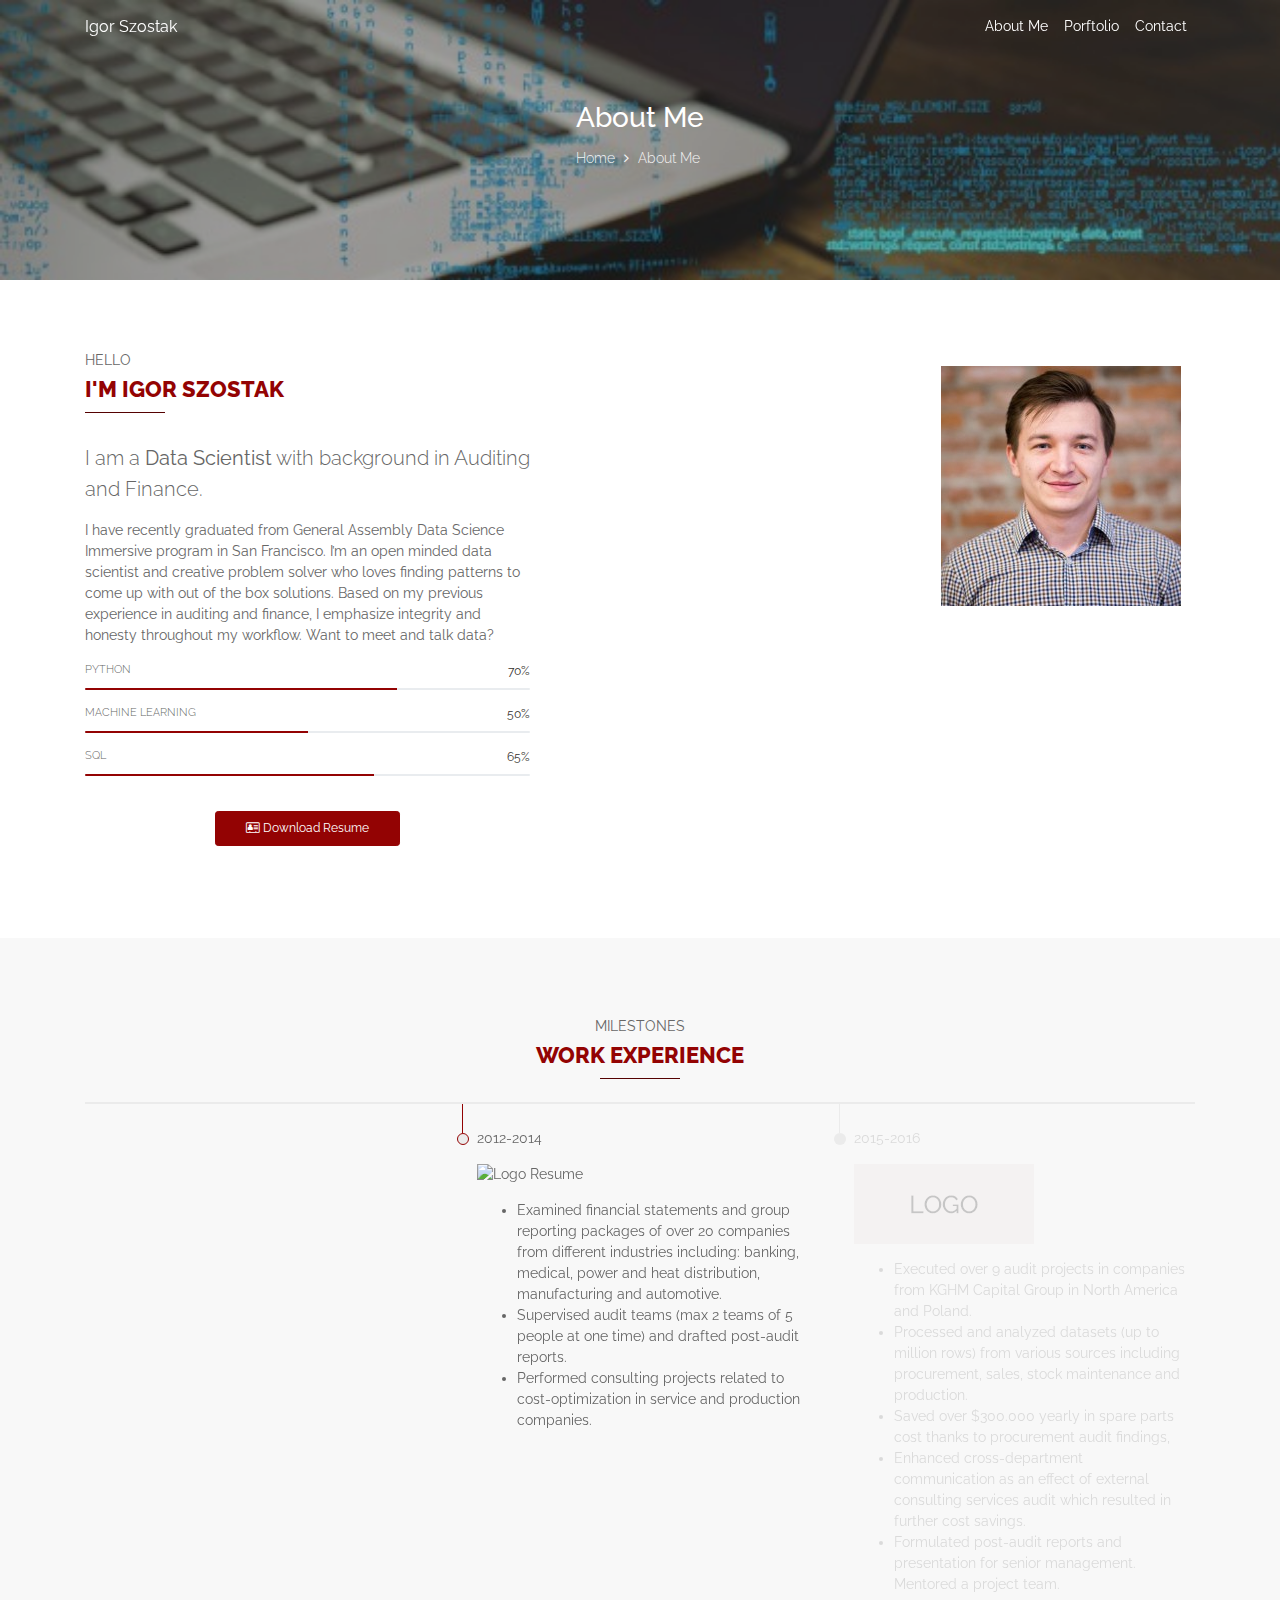
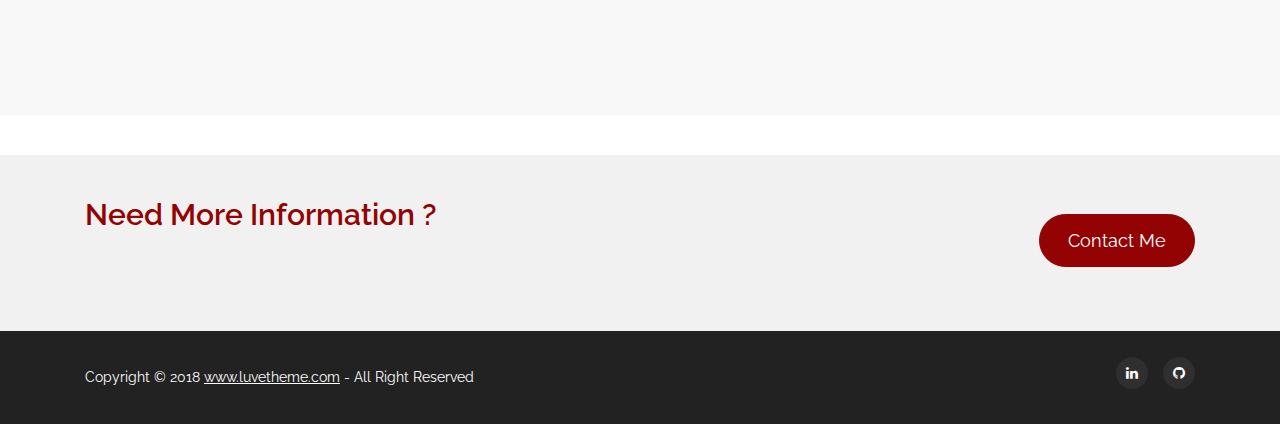
==== commit 9f0dc768: "Initial commit" ====
--- a/personal-about.html
+++ b/personal-about.html
@@ -356,9 +356,7 @@
                             Need More Information ?
                         </h3>
                         <p class="cta-desc">
-                            Nonummy habitant aliquam morbi aptent. Ipsum. Leo ornare convallis praesent.
-                            Erat tristique nam curae; sapien nulla imperdiet, aptent justo hac faucibus neque
-                            sagittis diam magnis eleifend semper parturient primis.
+                            
                         </p>
                     </div>
                     <div class="cta-action">
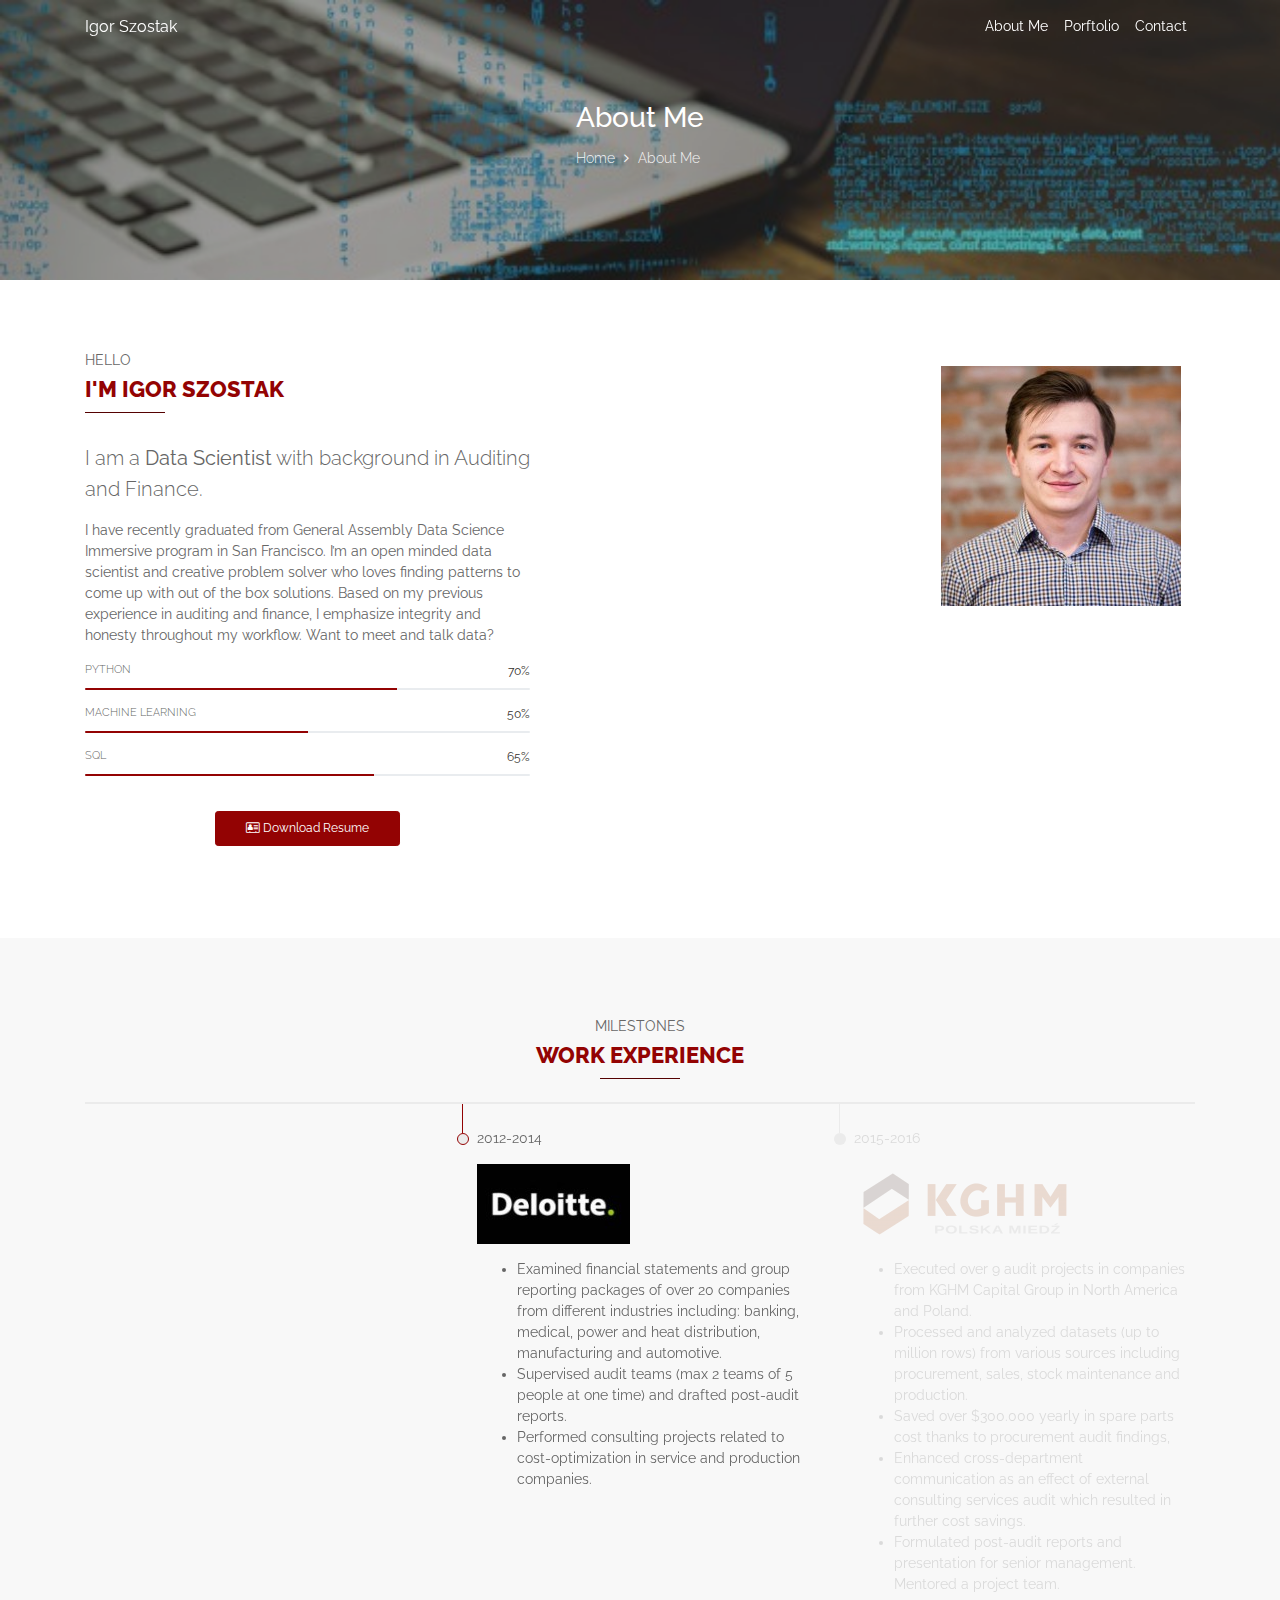
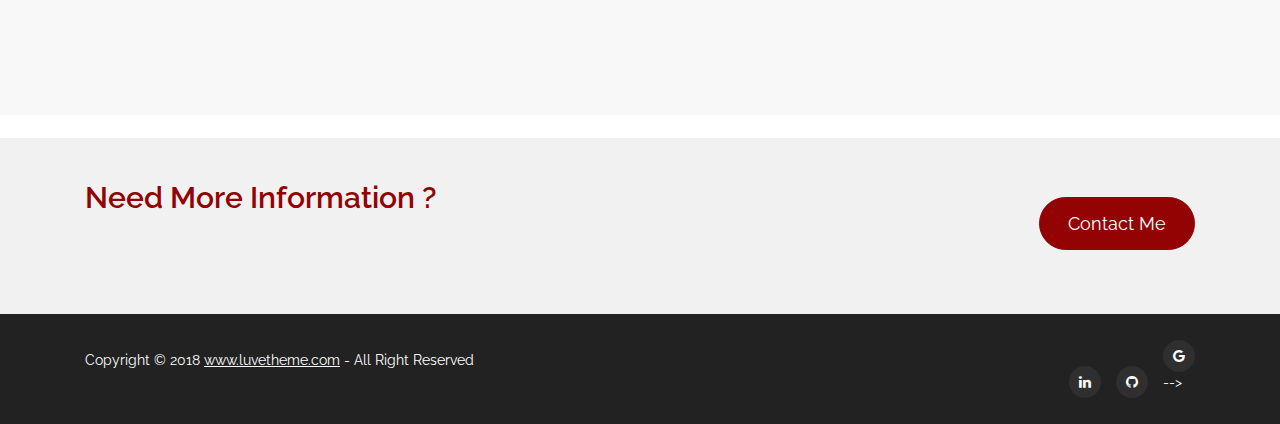
==== commit e7eaef8a: "Initial commit" ====
--- a/personal-about.html
+++ b/personal-about.html
@@ -356,7 +356,7 @@
                             Need More Information ?
                         </h3>
                         <p class="cta-desc">
-                            
+
                         </p>
                     </div>
                     <div class="cta-action">
@@ -376,7 +376,7 @@
                             <ul class="social">
                                 <li><a href="https://www.linkedin.com/in/igor-szostak/"><i class="fa fa-linkedin"></i></a>
                                 <li><a href="https://github.com/bliskonieba"><i class="fa fa-github"></i></a>
-                                <!-- <li><a href="igor.szostak@gmail.com"><i class="fa fa-google"></i></a> -->
+                                <li><a href="mailto:igor.szostak@gmail.com"><i class="fa fa-google"></i></a> -->
                             </ul>
                         </div>
                     </div>
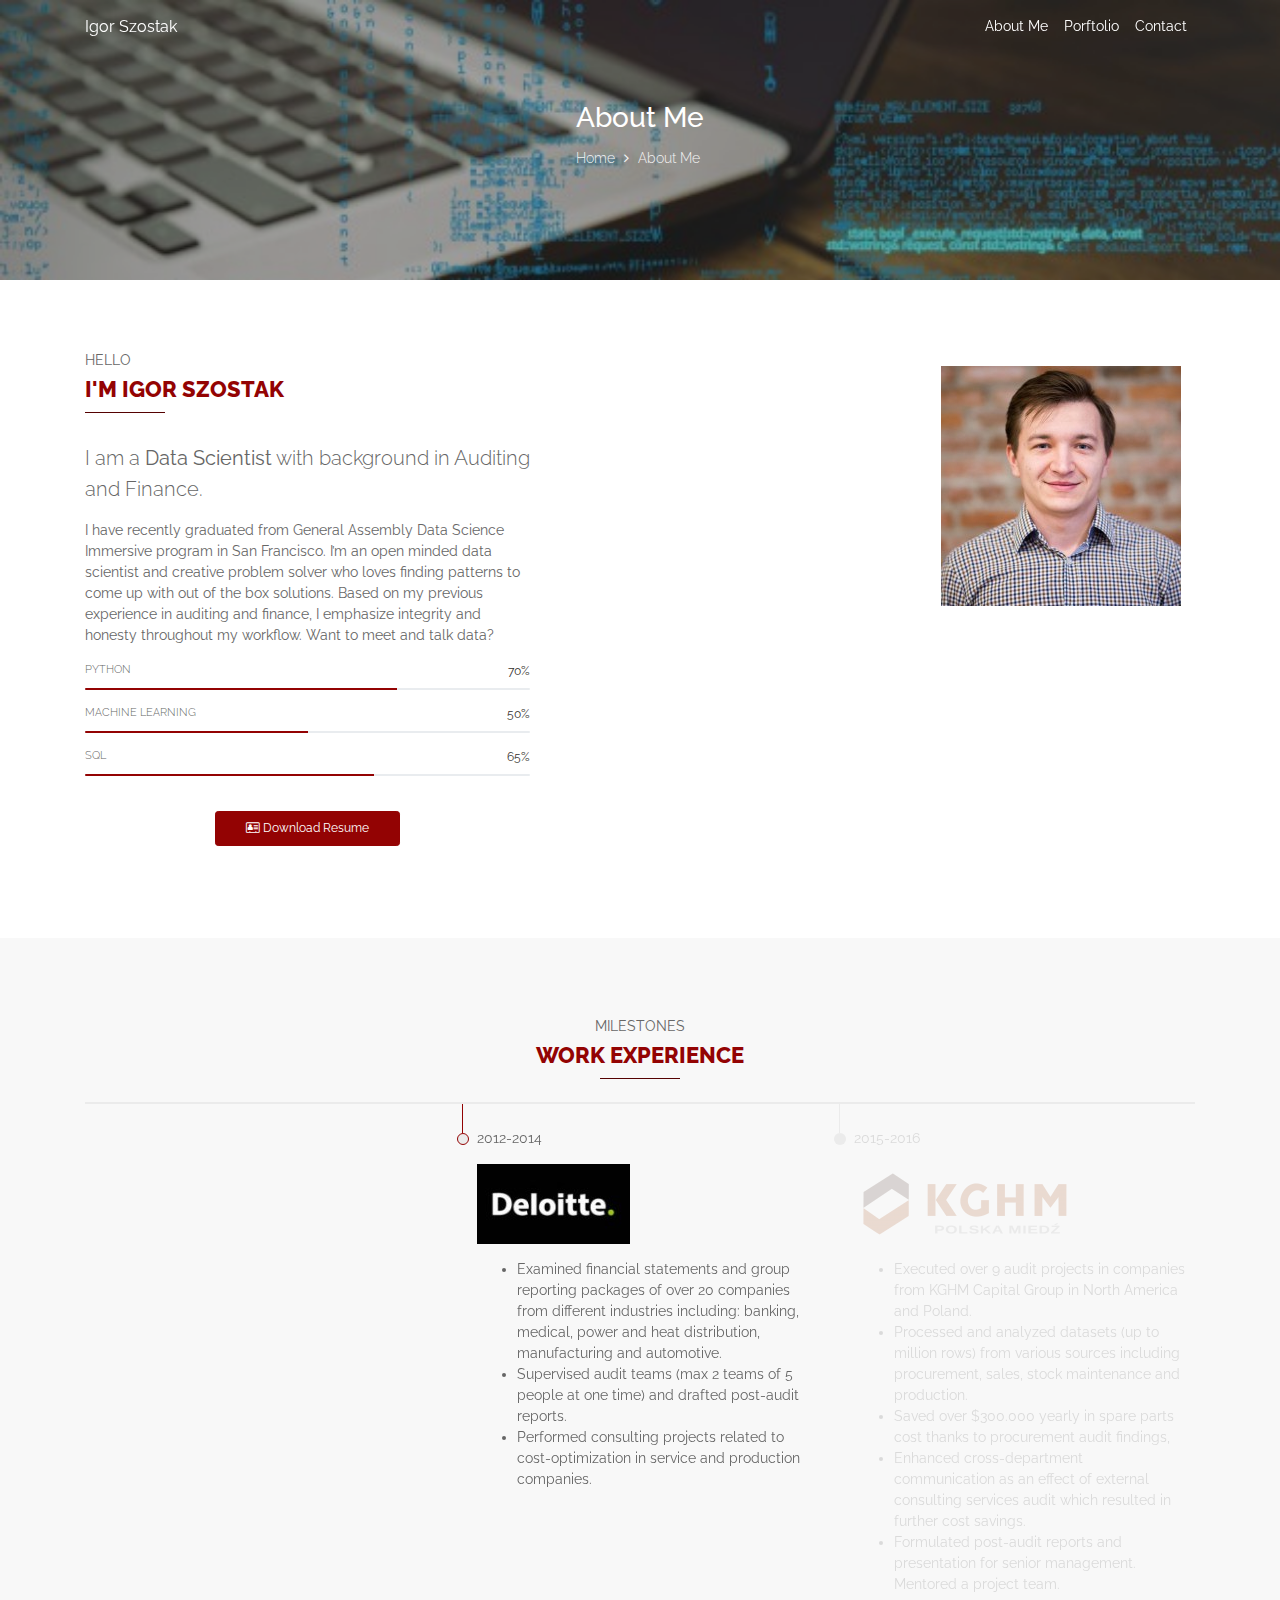
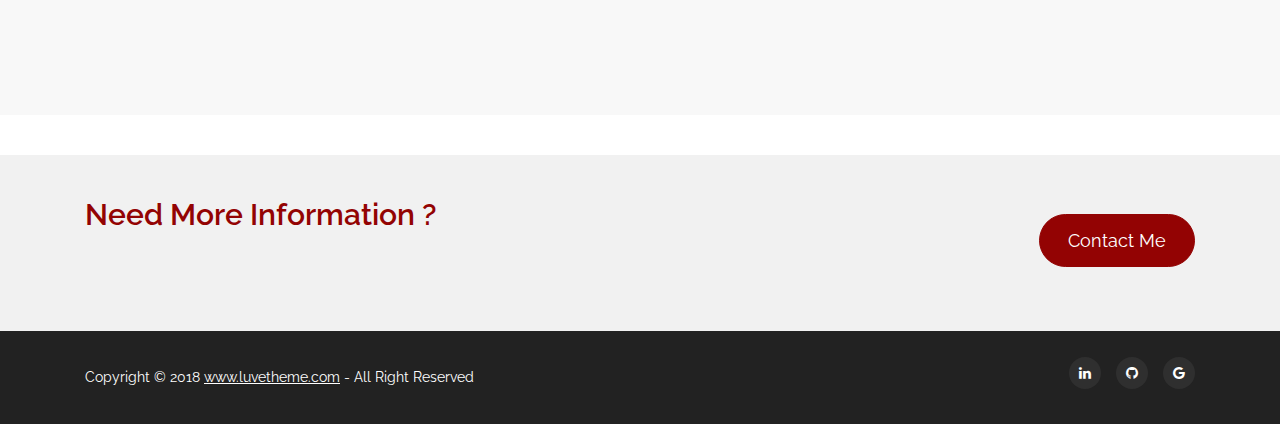
==== commit becaedd1: "Initial commit" ====
--- a/personal-about.html
+++ b/personal-about.html
@@ -63,7 +63,7 @@
 							<div class="dropdown-content">
 								 <ul class="submenu">
 									<li><a href="personal-portfolio-grid.html">Grid</a></li>
-									<li><a href="personal-portfolio-detail.html">Portfolio Detail</a></li>
+									<li><a href="personal-portfolio-stock-price.html">Portfolio Detail</a></li>
 								</ul>
 							</div>
 						</li>
@@ -376,7 +376,7 @@
                             <ul class="social">
                                 <li><a href="https://www.linkedin.com/in/igor-szostak/"><i class="fa fa-linkedin"></i></a>
                                 <li><a href="https://github.com/bliskonieba"><i class="fa fa-github"></i></a>
-                                <li><a href="mailto:igor.szostak@gmail.com"><i class="fa fa-google"></i></a> -->
+                                <li><a href="mailto:igor.szostak@gmail.com"><i class="fa fa-google"></i></a>
                             </ul>
                         </div>
                     </div>
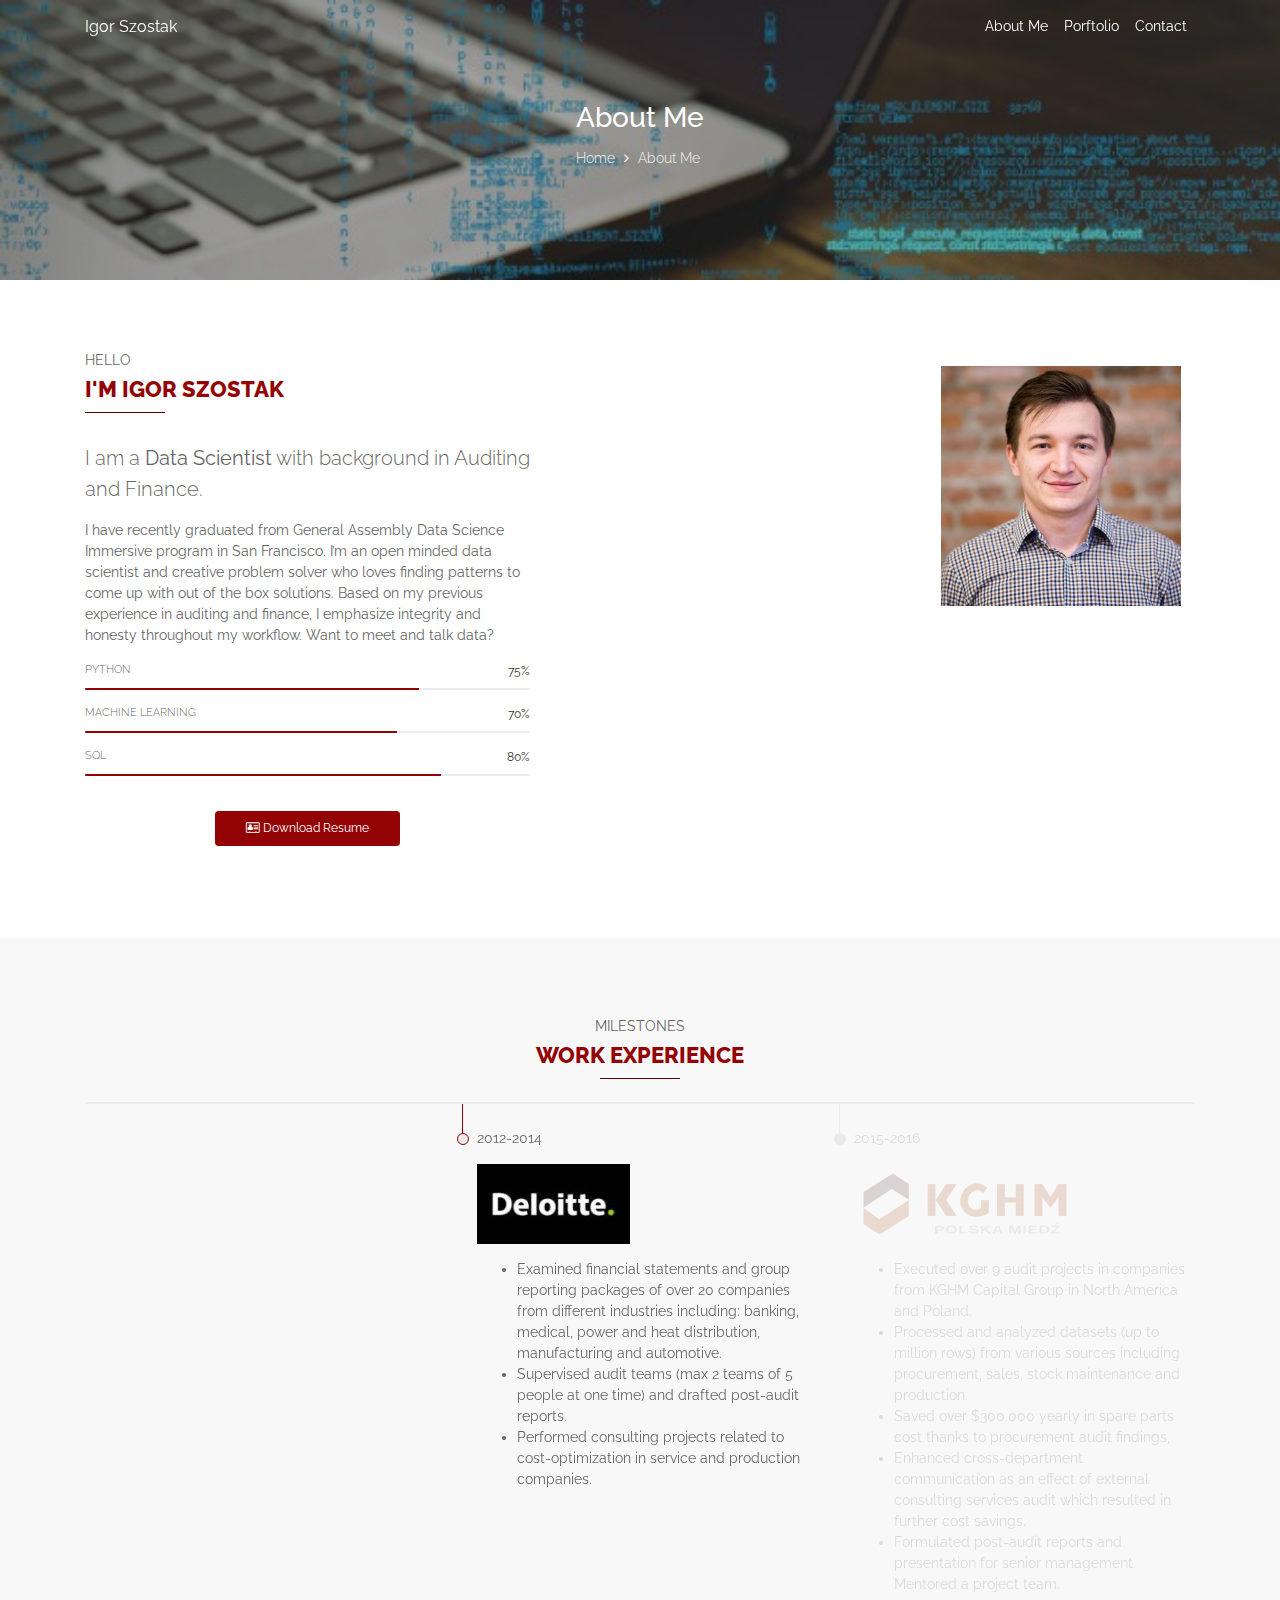
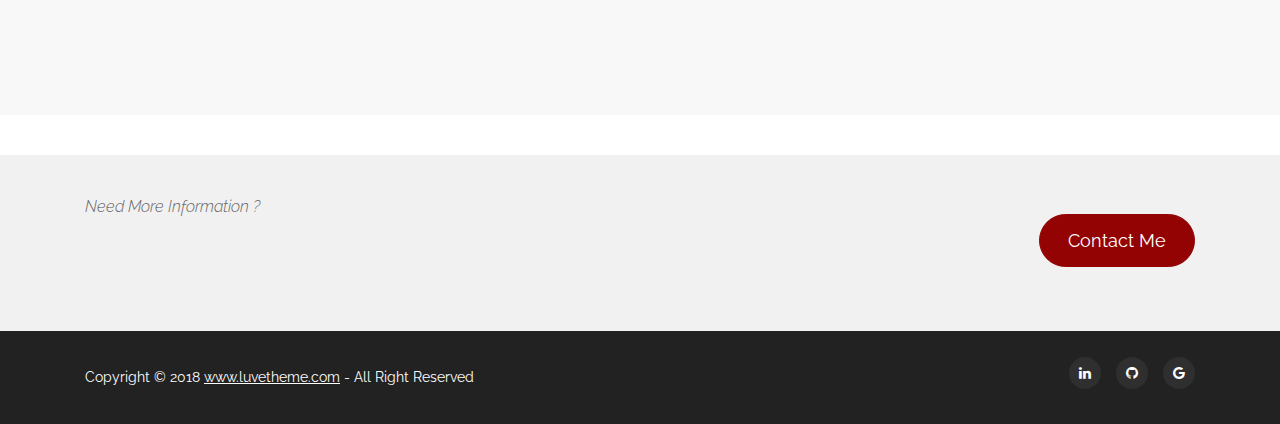
==== commit 62d20443: "cosmetic changes" ====
--- a/personal-about.html
+++ b/personal-about.html
@@ -6,7 +6,7 @@
         <!-- Always force latest IE rendering engine (even in intranet) & Chrome Frame Remove this if you use the .htaccess -->
         <meta http-equiv="X-UA-Compatible" content="IE=edge">
 
-        <title>Homepage Personal - LUVEFOLIO</title>
+        <title>Homepage Personal - Igor Szostak</title>
         <meta name="description" content="Multipurpose Portfolio Template - Luvefolio">
         <meta name="author" content="luvetheme">
 
@@ -59,7 +59,7 @@
 
 						</li>
 						<li class="nav-item dropdown">
-							<a class="nav-link" href="#">Porftolio</a>
+							<a class="nav-link" href="personal-portfolio-grid.html">Porftolio</a>
 							<div class="dropdown-content">
 								 <ul class="submenu">
 									<li><a href="personal-portfolio-grid.html">Grid</a></li>
@@ -82,9 +82,9 @@
                 <div class="hero-text text-center">
                     <h3>About Me</h3>
                     <ul class="breadcrumbs">
-                        <li> <a href="#">Home</a> </li>
+                        <li> <a href="index.html">Home</a> </li>
                         <li class="divider"> <i class="fa fa-angle-right"></i> </li>
-                        <li> <a href="#">About Me</a> </li>
+                        <li> <a href="personal-about.html">About Me</a> </li>
                     </ul>
                 </div>
             </div>
@@ -119,7 +119,7 @@
                                     Python
                                 </div>
                                 <div class="progress">
-                                    <div class="progress-bar" role="progressbar" aria-valuenow="70" aria-valuemin="0" aria-valuemax="100">
+                                    <div class="progress-bar" role="progressbar" aria-valuenow="75" aria-valuemin="0" aria-valuemax="100">
                                         <span class="progress-value">0%</span>
                                     </div>
                                 </div>
@@ -130,7 +130,7 @@
                                     Machine Learning
                                 </div>
                                 <div class="progress">
-                                    <div class="progress-bar" role="progressbar" aria-valuenow="50" aria-valuemin="0" aria-valuemax="100">
+                                    <div class="progress-bar" role="progressbar" aria-valuenow="70" aria-valuemin="0" aria-valuemax="100">
                                         <span class="progress-value">0%</span>
                                     </div>
                                 </div>
@@ -141,7 +141,7 @@
                                     SQL
                                 </div>
                                 <div class="progress">
-                                    <div class="progress-bar" role="progressbar" aria-valuenow="65" aria-valuemin="0" aria-valuemax="100">
+                                    <div class="progress-bar" role="progressbar" aria-valuenow="80" aria-valuemin="0" aria-valuemax="100">
                                         <span class="progress-value">0%</span>
                                     </div>
                                 </div>
@@ -352,7 +352,8 @@
             <div class="cta-section">
                 <div class="container">
                     <div class="cta-text">
-                        <h3 class="cta-title">
+                      <!-- <h3 class="cta-title"> -->
+                        <h3 class="cta-desc">
                             Need More Information ?
                         </h3>
                         <p class="cta-desc">
@@ -384,7 +385,7 @@
             </div>
         </div>
 
-         <script src="./vendors/jquery-3.2.1.min.js"></script>
+        <script src="./vendors/jquery-3.2.1.min.js"></script>
         <script src="./vendors/bootstrap/js/bootstrap.min.js"></script>
         <script src="./vendors/jquery.waypoints.min.js"></script>
         <script src="./vendors/jquery.counterup.min.js"></script>
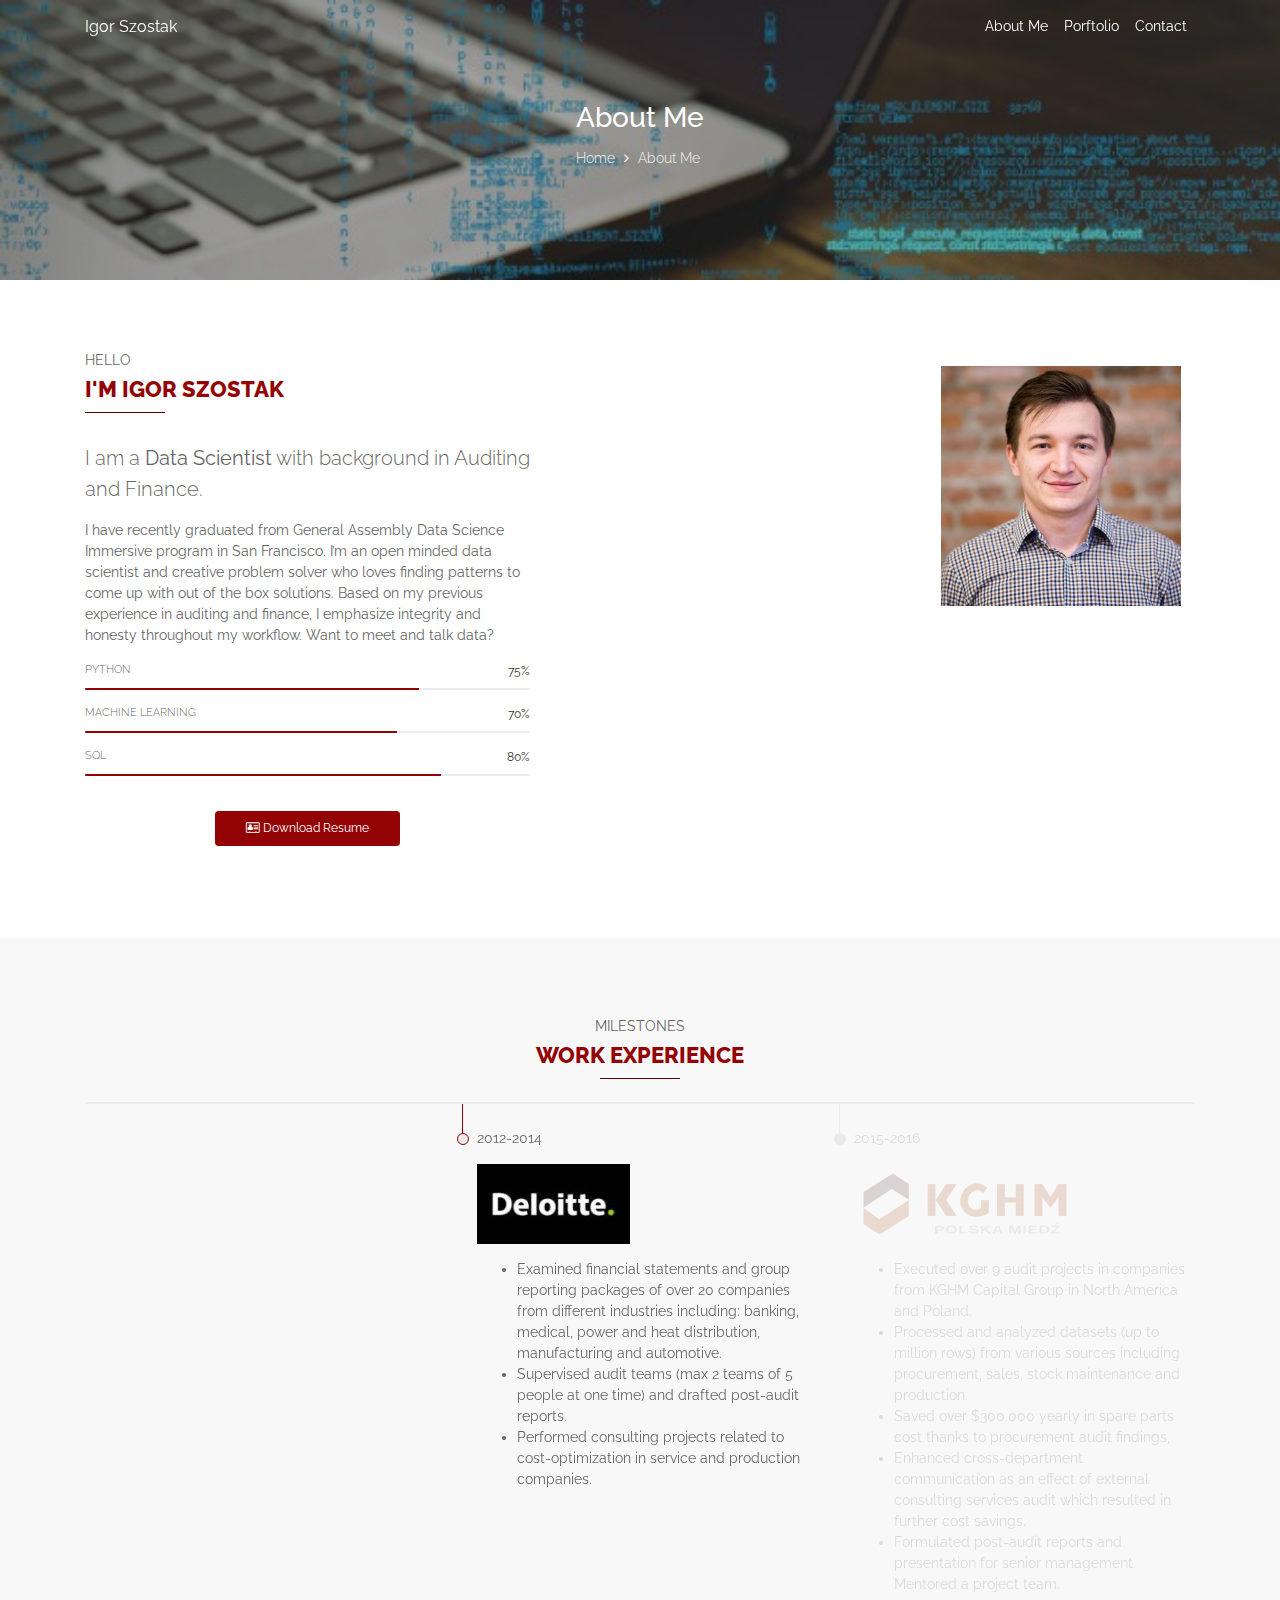
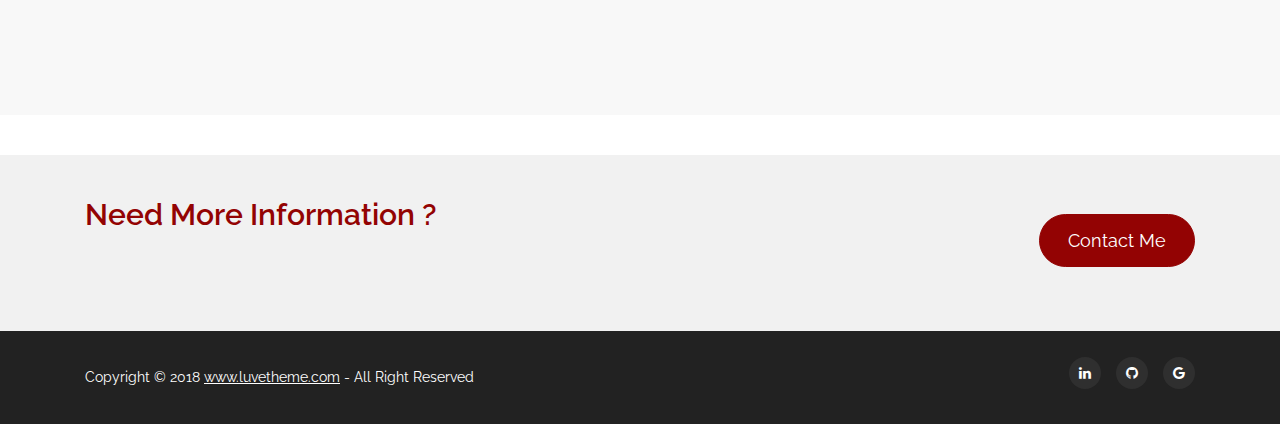
==== commit 6c98f40a: "cosmetic changes" ====
--- a/personal-about.html
+++ b/personal-about.html
@@ -352,8 +352,7 @@
             <div class="cta-section">
                 <div class="container">
                     <div class="cta-text">
-                      <!-- <h3 class="cta-title"> -->
-                        <h3 class="cta-desc">
+                        <h3 class="cta-title">
                             Need More Information ?
                         </h3>
                         <p class="cta-desc">
